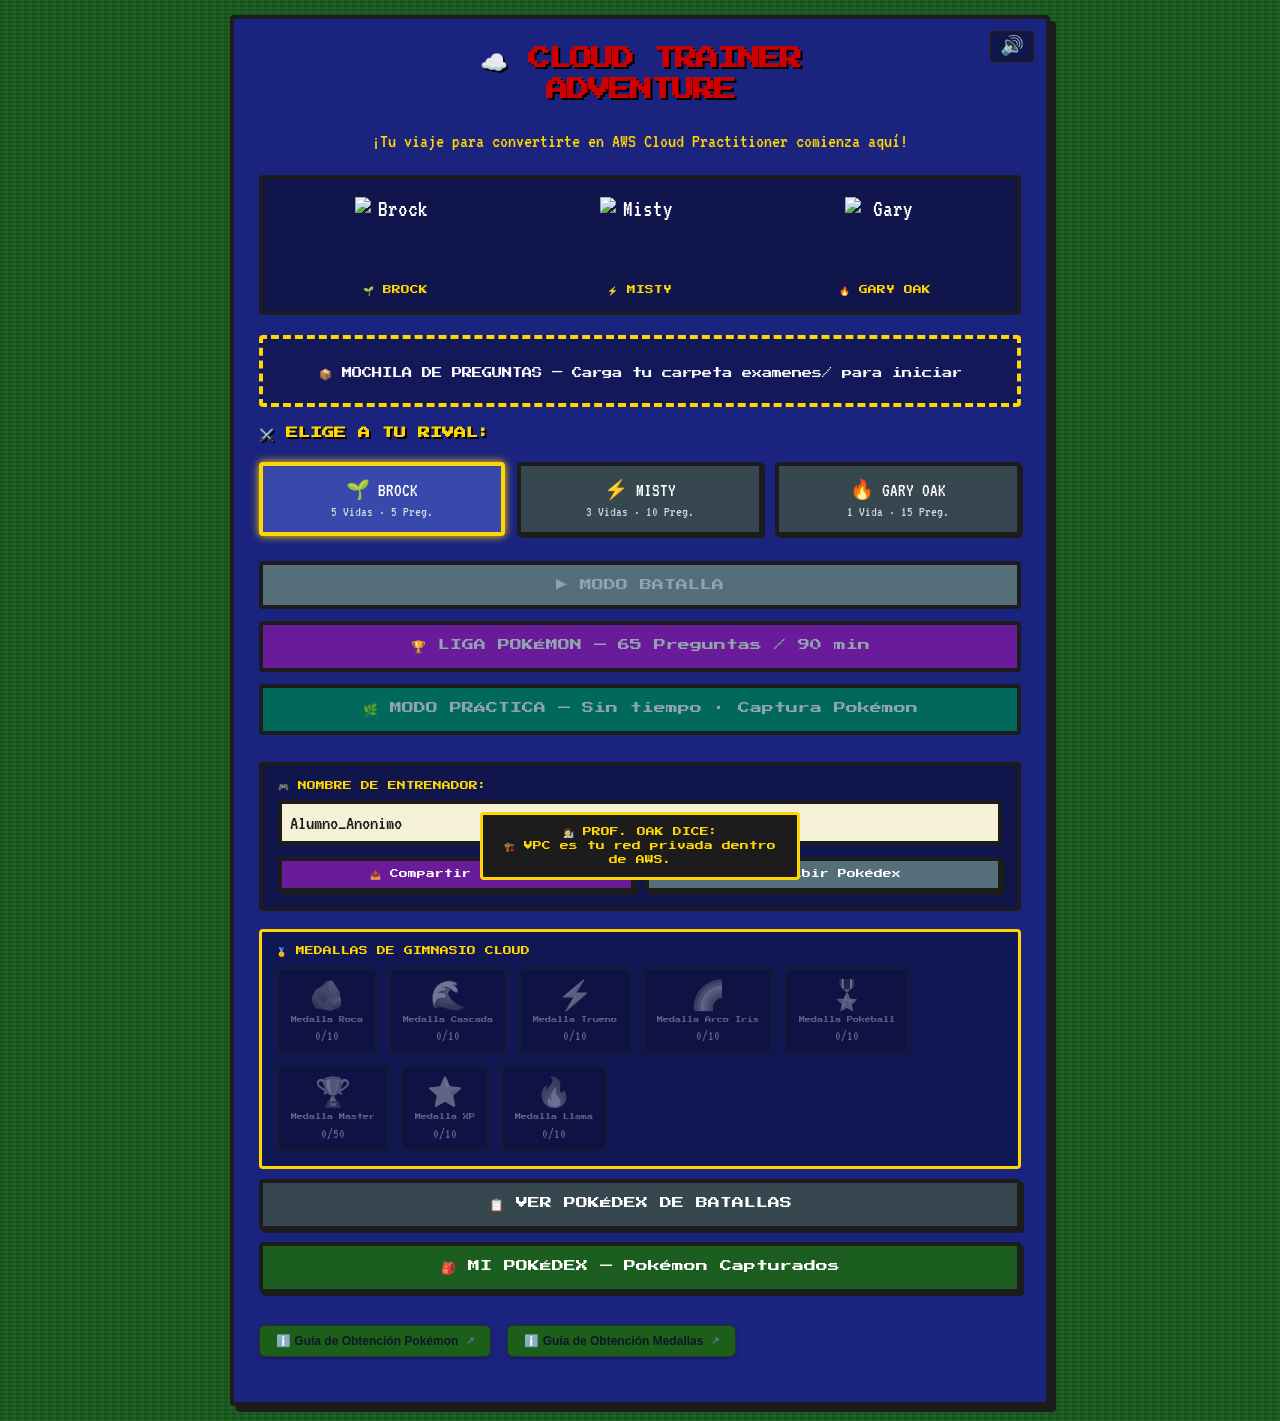
==== index (1).html @ b0e6e0e6 "mapa modo preguntas" ====
<!DOCTYPE html>
<html lang="es">
<head>
    <meta charset="UTF-8">
    <meta name="viewport" content="width=device-width, initial-scale=1.0">
    <title>Cloud Trainer Adventure - AWS Certified Cloud Practitioner</title>
    <link href="https://fonts.googleapis.com/css2?family=Press+Start+2P&family=VT323:wght@400&display=swap" rel="stylesheet">
<style>
:root {
    --poke-red:#CC0000; --poke-dark-red:#990000; --poke-cream:#F5F0D8;
    --poke-navy:#1A237E; --poke-sky:#3949AB; --poke-yellow:#FFD600;
    --poke-green:#2E7D32; --poke-gray:#37474F; --poke-text:#1C1C1C;
    --poke-white:#FAFAFA; --text-muted:#B0BEC5; --purple:#6A1B9A;
}
*{ box-sizing:border-box; margin:0; padding:0; }
body {
    background-color:#1B5E20;
    background-image:repeating-linear-gradient(0deg,transparent,transparent 2px,rgba(0,0,0,.15) 2px,rgba(0,0,0,.15) 4px),
    repeating-linear-gradient(90deg,transparent,transparent 4px,rgba(255,255,255,.03) 4px,rgba(255,255,255,.03) 8px);
    color:var(--poke-white); font-family:'VT323',monospace; font-size:24px;
    display:flex; justify-content:center; align-items:flex-start;
    min-height:100vh; padding:15px; image-rendering:pixelated;
}
.container {
    width:100%; max-width:820px; background-color:var(--poke-navy);
    border:4px solid #1C1C1C; box-shadow:6px 6px 0px #1C1C1C;
    border-radius:4px; padding:25px; position:relative;
}
.hidden{ display:none !important; }
h1,h2,.pixel-heading{ font-family:'Press Start 2P',monospace; text-align:center; margin-bottom:20px; text-shadow:2px 2px 0 #000; }
h1{ font-size:1.4rem; color:var(--poke-red); letter-spacing:-1px; line-height:1.4; }
h2{ font-size:.9rem; color:var(--poke-yellow); margin-top:15px; }
p{ color:var(--poke-white); margin-bottom:15px; line-height:1.4; }

/* ── BACK BUTTON ── */
.back-btn {
    display:inline-flex; align-items:center; gap:6px;
    background:rgba(0,0,0,.4); border:2px solid var(--poke-yellow);
    border-radius:4px; color:var(--poke-yellow);
    font-family:'Press Start 2P',monospace; font-size:.5rem;
    padding:7px 12px; cursor:pointer; margin-bottom:18px;
}
.back-btn:hover{ background:rgba(255,214,0,.15); }

/* ── TRAINER SPRITES ── */
.trainer-sprites-container {
    display:flex; justify-content:space-around; align-items:flex-end;
    margin:20px 0; background:rgba(0,0,0,.4); border:4px solid #1C1C1C;
    border-radius:4px; padding:15px 10px; min-height:140px;
}
.sprite-box{ display:flex; flex-direction:column; align-items:center; text-align:center; width:30%; }
.sprite-img{ width:80px; height:80px; image-rendering:pixelated; margin-bottom:8px; object-fit:contain; }
.sprite-name{ font-family:'Press Start 2P',monospace; font-size:.55rem; color:var(--poke-yellow); }

/* ── FILE INPUT ── */
.file-input-container {
    border:4px dashed var(--poke-yellow); background-color:rgba(0,0,0,.3);
    padding:20px; text-align:center; border-radius:4px; cursor:pointer;
    margin-bottom:20px; transition:transform .1s;
}
.file-input-container:hover{ transform:scale(1.01); }
.file-input-container input{ display:none; }

.difficulty-container{ display:grid; grid-template-columns:repeat(3,1fr); gap:12px; margin-bottom:25px; }
.btn-diff {
    background-color:#37474F; border:4px solid #1C1C1C; box-shadow:2px 2px 0 #1C1C1C;
    color:white; padding:12px 4px; border-radius:4px; cursor:pointer;
    font-family:'VT323',monospace; font-size:1.2rem; transition:all .2s;
}
.btn-diff small{ font-size:.9rem; color:#CFD8DC; }
.btn-diff.selected{ border-color:var(--poke-yellow); background-color:var(--poke-sky); box-shadow:0 0 8px var(--poke-yellow); }

/* ── MAIN BUTTONS ── */
.btn-main {
    width:100%; font-family:'Press Start 2P',monospace; font-size:.75rem;
    background-color:var(--poke-sky); color:white; border:4px solid #1C1C1C;
    box-shadow:3px 3px 0 #1C1C1C; padding:14px; border-radius:4px;
    cursor:pointer; margin-bottom:12px; text-align:center; position:relative;
}
.btn-main::before{ content:'▶'; position:absolute; left:15px; opacity:0; color:var(--poke-yellow); }
.btn-main:hover:not(:disabled)::before{ opacity:1; animation:blink .6s infinite; }
.btn-main:disabled{ background-color:#546E7A; color:#90A4AE; cursor:not-allowed; box-shadow:none; }
.btn-main.btn-exam{ background-color:var(--purple); }
.btn-main.btn-practice{ background-color:#00695C; }

/* ── HUD ── */
.hud {
    display:flex; justify-content:space-between; align-items:center;
    margin-bottom:12px; font-family:'Press Start 2P',monospace; font-size:.65rem;
    background:#37474F; border:4px solid #1C1C1C; padding:12px; border-radius:4px;
}
.timer-bar-container{ width:100%; height:14px; background-color:#1C1C1C; border-radius:2px; margin-bottom:12px; padding:2px; }
.timer-bar{ height:100%; width:100%; background-color:var(--poke-green); transition:width 1s linear, background-color .5s; }

/* ── XP BAR ── */
.xp-bar-wrap{ width:100%; margin-bottom:10px; }
.xp-bar-label{ display:flex; justify-content:space-between; font-family:'Press Start 2P',monospace; font-size:.5rem; color:var(--poke-yellow); margin-bottom:3px; }
.xp-bar-track{ width:100%; height:10px; background:#1C1C1C; border:2px solid #1C1C1C; border-radius:2px; overflow:hidden; }
.xp-bar-fill{ height:100%; background:linear-gradient(90deg,#FFD600 0%,#FF6F00 100%); width:0%; transition:width .6s ease; }

/* ── STREAK ── */
#streak-display{ text-align:center; font-family:'Press Start 2P',monospace; font-size:.6rem; color:var(--poke-yellow); min-height:22px; margin-bottom:4px; transition:all .2s; }
#streak-display.fire{ animation:comboFlash .5s ease forwards; color:#FF6D00; }

/* ── QUESTION BOX ── */
#question-text {
    background-color:var(--poke-cream); color:var(--poke-text);
    border:4px double #1C1C1C; box-shadow:4px 4px 0 #1C1C1C;
    border-radius:4px; padding:22px; font-family:'VT323',monospace;
    font-size:1.55rem; line-height:1.5; letter-spacing:.5px; min-height:120px;
    margin-bottom:22px; position:relative; white-space:pre-wrap; word-break:break-word; overflow-wrap:break-word;
}
#question-text::after{ content:none; }
.tw-cursor{ color:var(--poke-gray); animation:blink .6s infinite; font-size:.9em; }

/* ── OPTIONS ── */
.options-grid{ display:flex; flex-direction:column; gap:12px; margin-top:15px; }
.option-btn {
    background-color:rgba(0,0,0,.4); border:4px solid #1C1C1C; box-shadow:2px 2px 0 #1C1C1C;
    color:var(--poke-white); padding:14px 16px; border-radius:4px; text-align:left;
    font-family:'VT323',monospace; font-size:1.3rem; line-height:1.3;
    cursor:pointer; position:relative; padding-left:35px; word-break:break-word;
}
.option-btn::before{ content:'▶'; position:absolute; left:12px; top:16px; color:var(--poke-yellow); opacity:0; }
.option-btn:hover:not(:disabled){ border-color:var(--poke-yellow); background-color:#37474F; }
.option-btn:hover:not(:disabled)::before{ opacity:1; }
.option-btn.selected-state{ border-color:var(--poke-yellow); background-color:var(--poke-sky); }
.option-btn.correct{ background-color:var(--poke-green) !important; border-color:#1C1C1C !important; color:white !important; animation:bounce .4s ease 2; }
.option-btn.incorrect{ background-color:var(--poke-red) !important; border-color:#1C1C1C !important; color:white !important; animation:shake .3s ease; }

/* ── EXPLANATION ── */
.explanation-box{ margin-top:20px; padding:15px; background-color:var(--poke-cream); color:var(--poke-text); border:4px solid #1C1C1C; border-radius:4px; font-size:1.3rem; line-height:1.5; }
.explanation-box strong{ font-family:'Press Start 2P',monospace; font-size:.65rem; color:var(--poke-dark-red); display:block; margin-bottom:8px; }
#explanation-text{ color:var(--poke-text); white-space:pre-wrap; word-break:break-word; overflow-wrap:break-word; margin:5px 0 0 0; }
.lore-pill{ display:block; background:var(--poke-navy); color:var(--poke-yellow); border:2px solid #1C1C1C; border-radius:4px; padding:8px 12px; margin-bottom:10px; font-size:1.2rem; line-height:1.4; }

/* ── MULTI INDICATOR ── */
.multi-indicator{ display:block; background-color:var(--poke-yellow); color:#1C1C1C; padding:6px; border:2px solid #1C1C1C; font-family:'Press Start 2P',monospace; font-size:.55rem; text-align:center; border-radius:2px; margin-bottom:12px; }
.navigation-grid{ display:flex; gap:15px; margin-top:20px; }

/* ── STATS TABLE ── */
.stats-wrapper{ max-height:380px; overflow-y:auto; border:4px solid #1C1C1C; border-radius:4px; margin-bottom:20px; background:rgba(0,0,0,.5); }
.stats-table{ width:100%; border-collapse:collapse; text-align:left; font-size:1.1rem; }
.stats-table th{ background-color:#37474F; font-family:'Press Start 2P',monospace; font-size:.55rem; color:var(--poke-yellow); padding:12px; position:sticky; top:0; z-index:5; border-bottom:4px solid #1C1C1C; }
.stats-table td{ padding:10px; border-bottom:2px solid #1C1C1C; }

/* ── RESULTS ── */
.results-score{ font-family:'Press Start 2P',monospace; font-size:2rem; text-align:center; color:var(--poke-yellow); margin:20px 0; }
.percentage-badge{ font-family:'Press Start 2P',monospace; font-size:1rem; text-align:center; color:var(--poke-white); margin-bottom:25px; }
.stars-row{ display:flex; justify-content:center; gap:8px; margin:10px 0 20px; }
.star-icon{ font-size:2rem; opacity:0; animation:starPop .4s ease forwards; }

/* ── HINT ── */
#hint-btn{ background:rgba(0,0,0,.3); border:3px solid var(--poke-yellow); border-radius:4px; color:var(--poke-yellow); font-family:'Press Start 2P',monospace; font-size:.5rem; padding:7px 12px; cursor:pointer; margin-bottom:8px; display:inline-block; }
#hint-btn:disabled{ border-color:#546E7A; color:#546E7A; cursor:not-allowed; }
#hint-box{ background:rgba(255,214,0,.12); border:2px dashed var(--poke-yellow); border-radius:4px; padding:10px 14px; font-size:1.2rem; color:var(--poke-yellow); margin-bottom:10px; line-height:1.4; }

/* ── SOUND BTN ── */
#sound-toggle{ position:absolute; top:12px; right:12px; background:rgba(0,0,0,.4); border:2px solid #1C1C1C; border-radius:4px; color:var(--poke-yellow); font-size:1.2rem; cursor:pointer; padding:4px 8px; line-height:1; font-family:'VT323',monospace; }

/* ── TOAST ── */
#toast-container{ position:fixed; bottom:20px; left:50%; transform:translateX(-50%); z-index:9998; display:flex; flex-direction:column; align-items:center; gap:8px; pointer-events:none; }
.toast{ background:#1C1C1C; color:var(--poke-yellow); border:3px solid var(--poke-yellow); border-radius:4px; padding:10px 20px; font-family:'Press Start 2P',monospace; font-size:.55rem; text-align:center; animation:toastIn .3s ease forwards; line-height:1.6; max-width:320px; white-space:pre-line; }
.toast.hide{ animation:toastOut .3s ease forwards; }

/* ── MEDALS ── */
.medals-section{ margin-top:18px; padding:14px; background:rgba(0,0,0,.35); border:3px solid var(--poke-yellow); border-radius:4px; }
.medals-title{ font-family:'Press Start 2P',monospace; font-size:.55rem; color:var(--poke-yellow); margin-bottom:10px; display:block; }
.medals-grid{ display:flex; flex-wrap:wrap; gap:10px; }
.medal-badge {
    display:flex; flex-direction:column; align-items:center; gap:4px;
    background:rgba(0,0,0,.4); border:3px solid #1C1C1C; border-radius:4px;
    padding:8px 12px; min-width:80px; text-align:center;
}
.medal-badge.earned{ border-color:var(--poke-yellow); box-shadow:0 0 8px var(--poke-yellow); }
.medal-badge.locked{ opacity:.4; filter:grayscale(1); }
.medal-icon{ font-size:1.8rem; }
.medal-name{ font-family:'Press Start 2P',monospace; font-size:.38rem; color:var(--poke-yellow); line-height:1.4; }
.medal-count{ font-size:.9rem; color:#CFD8DC; }
@keyframes medalEarned{ 0%{transform:scale(0) rotate(-10deg);opacity:0} 60%{transform:scale(1.2) rotate(5deg);opacity:1} 100%{transform:scale(1) rotate(0);opacity:1} }
.medal-badge.just-earned{ animation:medalEarned .6s ease forwards; }

/* ── POKÉMON SALVAJE (MODO PRÁCTICA) ── */
.wild-encounter-overlay {
    position:fixed; inset:0; background:rgba(0,0,0,.85); z-index:8000;
    display:flex; align-items:center; justify-content:center; padding:20px;
}
.wild-encounter-box {
    background:var(--poke-navy); border:4px solid var(--poke-yellow);
    box-shadow:6px 6px 0 #1C1C1C; border-radius:4px; padding:25px;
    max-width:480px; width:100%; text-align:center; position:relative;
}
.wild-pokemon-sprite {
    width:140px; height:140px; image-rendering:pixelated; object-fit:contain;
    margin:10px auto; display:block;
    animation:pokeBounce 1s ease infinite;
}
@keyframes pokeBounce{ 0%,100%{transform:translateY(0)} 50%{transform:translateY(-8px)} }
@keyframes pokeShake{ 0%,100%{transform:translateX(0)} 25%{transform:translateX(-6px)} 75%{transform:translateX(6px)} }
.pokeball-throw{ animation:pokeShake .4s ease; }
.capture-bar-wrap{ width:100%; margin:12px 0; }
.capture-bar-track{ width:100%; height:16px; background:#1C1C1C; border:3px solid #1C1C1C; border-radius:2px; overflow:hidden; }
.capture-bar-fill{ height:100%; background:linear-gradient(90deg,#CC0000 0%,#FFD600 50%,#2E7D32 100%); transition:width .5s ease; }
.pokemon-name{ font-family:'Press Start 2P',monospace; font-size:.8rem; color:var(--poke-yellow); margin:8px 0; }
.pokemon-type-badge{ display:inline-block; background:var(--poke-sky); border:2px solid #1C1C1C; border-radius:3px; padding:2px 8px; font-family:'Press Start 2P',monospace; font-size:.42rem; margin:2px; }

/* ── POKÉDEX PERSONAL (CAPTURADOS) ── */
#pokedex-screen .pokemon-collection{ display:flex; flex-wrap:wrap; gap:10px; margin-bottom:20px; }
.pokemon-card{ background:rgba(0,0,0,.4); border:3px solid #1C1C1C; border-radius:4px; padding:10px; text-align:center; width:90px; cursor:pointer; transition:transform .1s; }
.pokemon-card:hover{ transform:scale(1.05); border-color:var(--poke-yellow); }
.pokemon-card img{ width:64px; height:64px; image-rendering:pixelated; object-fit:contain; }
.pokemon-card .poke-num{ font-family:'Press Start 2P',monospace; font-size:.38rem; color:#CFD8DC; }
.pokemon-card .poke-name{ font-family:'Press Start 2P',monospace; font-size:.4rem; color:var(--poke-yellow); margin-top:3px; }
.pokemon-card.empty{ opacity:.3; filter:grayscale(1); }

/* PRÁCTICA HUD special */
.practice-progress{ font-family:'Press Start 2P',monospace; font-size:.55rem; text-align:center; margin-bottom:10px; color:var(--poke-yellow); }

/* ── ANIMATIONS ── */
@keyframes blink{ 0%,100%{opacity:1} 50%{opacity:0} }
@keyframes shake{ 0%,100%{transform:translateX(0)} 25%{transform:translateX(-8px)} 75%{transform:translateX(8px)} }
@keyframes bounce{ 0%,100%{transform:translateY(0)} 50%{transform:translateY(-10px)} }
@keyframes comboFlash{ 0%{background:var(--poke-yellow);color:#1C1C1C;transform:scale(1.05)} 100%{background:transparent;color:var(--poke-white);transform:scale(1)} }
@keyframes toastIn{ from{transform:translateY(80px);opacity:0} to{transform:translateY(0);opacity:1} }
@keyframes toastOut{ from{transform:translateY(0);opacity:1} to{transform:translateY(80px);opacity:0} }
@keyframes starPop{ 0%{transform:scale(0) rotate(-20deg);opacity:0} 60%{transform:scale(1.3) rotate(5deg);opacity:1} 100%{transform:scale(1) rotate(0);opacity:1} }
@keyframes flashWhite{ 0%,100%{filter:none} 50%{filter:brightness(5) invert(1)} }
</style>
</head>
<body>
<div id="transition-overlay" style="display:none;position:fixed;inset:0;background:#000;z-index:9999;opacity:0;transition:opacity .25s ease;"></div>
<div id="toast-container"></div>

<div id="wild-overlay" class="wild-encounter-overlay hidden">
  <div class="wild-encounter-box">
    <div id="wild-flee-msg" class="hidden" style="font-family:'Press Start 2P',monospace;font-size:.6rem;color:var(--poke-red);margin-bottom:10px;"></div>
    <div class="pokemon-name" id="wild-title">¡Un Pokémon salvaje apareció!</div>
    <img id="wild-sprite" class="wild-pokemon-sprite" src="" alt="Pokemon">
    <div class="pokemon-name" id="wild-name">???</div>
    <div id="wild-types" style="margin-bottom:10px;"></div>
    <div style="font-family:'Press Start 2P',monospace;font-size:.5rem;color:#CFD8DC;margin-bottom:6px;">PROGRESO DE CAPTURA</div>
    <div class="capture-bar-wrap">
      <div class="capture-bar-track"><div class="capture-bar-fill" id="capture-bar" style="width:0%"></div></div>
    </div>
    <div id="capture-count" style="font-family:'Press Start 2P',monospace;font-size:.6rem;color:var(--poke-yellow);margin-bottom:16px;">0 / 10 respuestas correctas</div>
    <div id="wild-flavor" style="font-size:1.2rem;color:#CFD8DC;margin-bottom:16px;line-height:1.4;"></div>
    <button class="btn-main" style="margin-bottom:8px;" onclick="closeWildOverlay()">⚔️ ¡SEGUIR ENTRENANDO!</button>
    <button class="btn-main" style="background:#37474F;font-size:.55rem;" onclick="fleeFromBattle()">🏃 HUIR</button>
  </div>
</div>

<div class="container">
<button id="sound-toggle" onclick="toggleSound()" title="Sonido">🔊</button>

<div id="setup-screen">
  <h1>☁️ CLOUD TRAINER<br>ADVENTURE</h1>
  <p style="text-align:center;font-size:1.25rem;color:var(--poke-yellow);">¡Tu viaje para convertirte en AWS Cloud Practitioner comienza aquí!</p>
  <div class="trainer-sprites-container">
    <div class="sprite-box">
      <img class="sprite-img" src="https://static.fandomspot.com/images/01/61436/03-gym-leader-brock-pokemon-radical-red-screenshot.png" alt="Brock">
      <span class="sprite-name">🌱 BROCK</span>
    </div>
    <div class="sprite-box">
      <img class="sprite-img" src="https://wallpapers.com/images/thumbnail/misty-pokemon-sprite-classic-v1ir2jq8mj1gsnqc-2.webp" alt="Misty">
      <span class="sprite-name">⚡ MISTY</span>
    </div>
    <div class="sprite-box">
      <img class="sprite-img" src="https://www.spriters-resource.com/media/asset_icons/4/3706.png?updated=1755472417" alt="Gary">
      <span class="sprite-name">🔥 GARY OAK</span>
    </div>
  </div>
  <div class="file-input-container" onclick="document.getElementById('folder-input').click()">
    <span id="upload-text" style="font-family:'Press Start 2P',monospace;font-size:.65rem;">📦 MOCHILA DE PREGUNTAS — Carga tu carpeta examenes/ para iniciar</span>
    <input type="file" id="folder-input" webkitdirectory directory multiple>
  </div>
  <div id="status-loaded" class="hidden" style="color:#FFF;background:var(--poke-green);border:4px solid #1C1C1C;padding:10px;text-align:center;margin-bottom:20px;border-radius:4px;"></div>
  <h2 class="pixel-heading" style="font-size:.75rem;text-align:left;">⚔️ ELIGE A TU RIVAL:</h2>
  <div class="difficulty-container">
    <button class="btn-diff selected" onclick="selectDifficulty('easy',this)">🌱 BROCK<br><small>5 Vidas · 5 Preg.</small></button> <button class="btn-diff" onclick="selectDifficulty('medium',this)">⚡ MISTY<br><small>3 Vidas · 10 Preg.</small></button> <button class="btn-diff" onclick="selectDifficulty('hard',this)">🔥 GARY OAK<br><small>1 Vida · 15 Preg.</small></button>
  </div>
  <button id="start-btn" class="btn-main" disabled onclick="handleScreenTransition(()=>startGame('trivia'))">▶ MODO BATALLA</button>
  <button id="error-quiz-btn" class="btn-main hidden" style="background-color:var(--poke-red);" disabled onclick="handleScreenTransition(()=>startGame('errors'))">💀 REVANCHA — Pokémon Debilitados (0 disponibles)</button>
  <button id="exam-start-btn" class="btn-main btn-exam" disabled onclick="handleScreenTransition(()=>startGame('exam'))">🏆 LIGA POKÉMON — 65 Preguntas / 90 min</button>
  <button id="practice-start-btn" class="btn-main btn-practice" disabled onclick="handleScreenTransition(()=>startGame('practice'))">🌿 MODO PRÁCTICA — Sin tiempo · Captura Pokémon</button>
  <div style="margin:15px 0;padding:15px;background:rgba(0,0,0,.4);border:4px solid #1C1C1C;border-radius:4px;text-align:left;">
    <label style="display:block;margin-bottom:8px;font-family:'Press Start 2P',monospace;font-size:.55rem;color:var(--poke-yellow);">🎮 NOMBRE DE ENTRENADOR:</label>
    <input type="text" id="username-input" style="width:100%;background:var(--poke-cream);color:var(--poke-text);border:4px solid #1C1C1C;border-radius:4px;padding:8px;font-family:'VT323',monospace;font-size:1.3rem;margin-bottom:12px;" placeholder="Ash_Ketchum" value="Alumno_Anonimo">
    <div style="display:grid;grid-template-columns:1fr 1fr;gap:10px;">
    <button class="btn-main" style="background-color:var(--purple);margin-bottom:0;padding:8px;font-size:.55rem;" onclick="exportMyNotes()">📤 Compartir Pokédex</button>
    <button class="btn-main" style="background-color:#546E7A;margin-bottom:0;padding:8px;font-size:.55rem;" onclick="document.getElementById('import-folder-input').click()">📥 Recibir Pokédex</button>
    <input type="file" id="import-folder-input" accept=".json" style="display:none;" onchange="importNotesFromFolder(event)">
</div>
  </div>
  <div class="medals-section">
    <span class="medals-title">🏅 MEDALLAS DE GIMNASIO CLOUD</span>
    <div class="medals-grid" id="medals-grid"></div>
  </div>
  <button id="view-stats-btn" class="btn-main" style="background-color:#37474F;margin-top:10px;" onclick="handleScreenTransition(showStatsPanel)">📋 VER POKÉDEX DE BATALLAS</button>
  <button class="btn-main" style="background-color:#1B5E20;margin-top:0;" onclick="handleScreenTransition(showPokedexScreen)">🎒 MI POKÉDEX — Pokémon Capturados</button>
</div>

<div id="game-screen" class="hidden">
  <button class="back-btn" onclick="confirmQuitGame()">◀ PUEBLO PALETA</button>

  <!-- ── MAPA INLINE (tablet/mobile, solo Liga Pokémon) ── -->
  <button id="exam-map-toggle-btn" style="display:none;" onclick="ExamMap.toggleInline()">🗺️ MAPA DE RUTA — VER PREGUNTAS ▼</button>
  <div id="exam-map-inline" class="hidden">
    <div class="exam-map-title">🏆 MAPA DE LA LIGA</div>
    <div class="exam-map-summary" id="exam-map-summary-inline">
      <span><span class="map-count-val" id="map-answered-count-il">0</span>RESP.</span>
      <span><span class="map-count-val" id="map-remaining-count-il">0</span>REST.</span>
      <span><span class="map-count-val" id="map-current-num-il">0</span>ACTUAL</span>
    </div>
    <div class="exam-map-grid exam-map-inline-grid" id="exam-map-grid-inline"></div>
  </div>

  <div class="hud">
    <div id="hud-mode-text">BATALLA: <span id="hud-progress">0/0</span></div>
    <div><span id="hud-lives-label">HP:</span> <span id="hud-lives">❤️</span></div>
    <div>TIEMPO: <span id="hud-time">0s</span></div>
  </div>
  <div id="timer-bar-container" class="timer-bar-container"><div id="timer-bar" class="timer-bar"></div></div>
  <div class="xp-bar-wrap">
    <div class="xp-bar-label"><span>⭐ XP</span><span id="xp-label">0 / 100 XP — Lv.1</span></div>
    <div class="xp-bar-track"><div class="xp-bar-fill" id="xp-bar-fill"></div></div>
  </div>
  <div id="streak-display"></div>
  <div id="practice-progress-bar" class="practice-progress hidden"></div>
  <div id="badge-container"></div>
  <div id="hint-area">
    <button id="hint-btn" onclick="useHint()">🔍 PISTA (-10 XP)</button>
    <div id="hint-box" class="hidden"></div>
  </div>
  <h3 id="question-text">Aquí va la pregunta</h3>
  <div id="options-container" class="options-grid"></div>
  <div id="explanation-container" class="explanation-box hidden">
    <strong>🧑‍🔬 PROF. OAK DICE:</strong>
    <p id="explanation-text"></p>
  </div>
  <div id="notes-container" class="hidden" style="margin-top:15px;padding:15px;background-color:rgba(0,0,0,.3);border:4px solid var(--purple);border-radius:4px;">
    <strong style="color:var(--poke-yellow);display:block;margin-bottom:8px;font-family:'Press Start 2P',monospace;font-size:.55rem;">📓 POKÉDEX — Entrada Personal</strong>
    <div id="note-display-mode">
      <p id="note-text-display" style="color:var(--poke-white);margin-bottom:10px;font-style:italic;white-space:pre-line;">Sin tácticas registradas.</p>
      <button class="btn-main" style="background-color:var(--purple);padding:8px;font-size:.55rem;width:auto;margin-bottom:0;" onclick="toggleNoteEdit(true)">Editar Anotación</button>
    </div>
    <div id="note-edit-mode" class="hidden">
      <textarea id="note-textarea" rows="3" style="width:100%;background:var(--poke-cream);color:var(--poke-text);border:4px solid #1C1C1C;border-radius:4px;padding:10px;font-family:inherit;font-size:1.2rem;resize:vertical;margin-bottom:10px;" placeholder="Escribe tu táctica secreta..."></textarea>
      <div style="display:flex;gap:10px;">
        <button class="btn-main" style="background-color:var(--poke-green);padding:8px;font-size:.55rem;width:auto;margin-bottom:0;" onclick="saveQuestionNote()">💾 REGISTRAR</button>
        <button class="btn-main" style="background-color:var(--poke-red);padding:8px;font-size:.55rem;width:auto;margin-bottom:0;" onclick="toggleNoteEdit(false)">✖ HUIR</button>
      </div>
    </div>
  </div>
  <div class="navigation-grid">
    <button id="prev-btn" class="btn-main hidden" style="background-color:#37474F;" onclick="prevQuestion()">◀ ANTERIOR</button>
    <button id="confirm-btn" class="btn-main hidden" style="background-color:var(--poke-yellow);color:#1C1C1C;" onclick="confirmMultiAnswer()">⚡ ¡USAR MOVIMIENTO!</button>
    <button id="next-btn" class="btn-main hidden" onclick="nextQuestion()">SIGUIENTE BATALLA ▶</button>
  </div>
</div>

<div id="stats-screen" class="hidden">
  <button class="back-btn" onclick="handleScreenTransition(closeStatsPanel)">◀ PUEBLO PALETA</button>
  <h2>POKÉDEX DE BATALLAS</h2>
  <p style="text-align:center;color:var(--poke-yellow);">Tus debilidades ordenadas de menor a mayor efectividad.</p>
  <p style="text-align:center;font-family:'Press Start 2P',monospace;font-size:.6rem;color:#FFF;margin-bottom:15px;">Total Analizados: <span id="total-distinct-count" style="color:var(--poke-yellow);">0</span></p>
  <div class="stats-wrapper">
    <table class="stats-table">
      <thead><tr><th>Mazo</th><th>Nº</th><th>Pregunta</th><th style="text-align:center;">👍</th><th style="text-align:center;">👎</th><th style="text-align:center;">⚡ Poder</th></tr></thead>
      <tbody id="stats-table-body"></tbody>
    </table>
  </div>
  <button class="btn-main" style="background-color:var(--poke-red);font-size:.55rem;" onclick="clearLocalStorageStats()">🗑️ Resetear Datos Pokédex</button>
</div>
<!-- Contenedor de Navegación -->
<div style="display: flex; gap: 16px; margin: 20px 0; flex-wrap: wrap;">
  <!-- Botón 1: Guía Pokémon -->
  <a href="guia-pokemon.html" target="_blank" rel="noopener noreferrer" 
     style="background-color: #1b5f19 !important; color: #0f172a !important; text-decoration: none !important; padding: 8px 16px; font-size: 12px; font-weight: bold; font-family: sans-serif; border-radius: 6px; border: 1px solid #2c2e30; display: inline-flex; align-items: center; gap: 8px; box-shadow: 0 2px 4px rgba(0,0,0,0.2);">
    ℹ️ Guía de Obtención Pokémon 
    <span style="color: #64748b; font-size: 10px; text-decoration: none !important;">↗</span>
  </a>

  <!-- Botón 2: Guía Medallas -->
  <a href="guia-medallas.html" target="_blank" rel="noopener noreferrer" 
     style="background-color: #1b5f19 !important; color: #0f172a !important; text-decoration: none !important; padding: 8px 16px; font-size: 12px; font-weight: bold; font-family: sans-serif; border-radius: 6px; border: 1px solid #2c2e30; display: inline-flex; align-items: center; gap: 8px; box-shadow: 0 2px 4px rgba(0,0,0,0.2);">
    ℹ️ Guía de Obtención Medallas 
    <span style="color: #64748b; font-size: 10px; text-decoration: none !important;">↗</span>
  </a>

</div>


<div id="pokedex-screen" class="hidden">
  <button class="back-btn" onclick="handleScreenTransition(closePokedexScreen)">◀ PUEBLO PALETA</button>
  <h2>🎒 MI POKÉDEX</h2>
  <p style="text-align:center;color:var(--poke-yellow);font-family:'Press Start 2P',monospace;font-size:.55rem;" id="pokedex-count-label">0 / 151 capturados</p>
  <div class="pokemon-collection" id="pokemon-collection"></div>
</div>

<div id="results-screen" class="hidden">
  <h2>FIN DE LA AVENTURA</h2>
  <div id="results-message" style="text-align:center;font-size:1.4rem;margin-bottom:15px;"></div>
  <div class="stars-row" id="stars-row"></div>
  <div id="results-score" class="results-score">0/0</div>
  <div id="results-percentage" class="percentage-badge">0%</div>
  <div id="results-medal-earned" class="hidden" style="text-align:center;margin-bottom:15px;font-family:'Press Start 2P',monospace;font-size:.6rem;color:var(--poke-yellow);"></div>
  <button class="btn-main" onclick="handleScreenTransition(resetGame)">🔁 ¡REVANCHA!</button>
  <button class="btn-main" style="background:#37474F;" onclick="handleScreenTransition(showStatsPanel)">📋 Ver Pokédex de Batallas</button>
</div>

<!-- ── MAPA FLOTANTE LATERAL — FUERA del .container para position:fixed correcto ── -->
<div id="exam-question-map" style="display:none;">
  <div class="exam-map-title">🏆 LIGA POKÉMON<br>MAPA DE RUTA</div>
  <div class="exam-map-summary" id="exam-map-summary-side">
    <span><span class="map-count-val" id="map-answered-count">0</span>RESP.</span>
    <span><span class="map-count-val" id="map-remaining-count">0</span>REST.</span>
    <span><span class="map-count-val" id="map-current-num">1</span>ACTUAL</span>
  </div>
  <div class="exam-map-grid" id="exam-map-grid-side"></div>
</div>

<script src="app.js"></script>
</body>
</html>
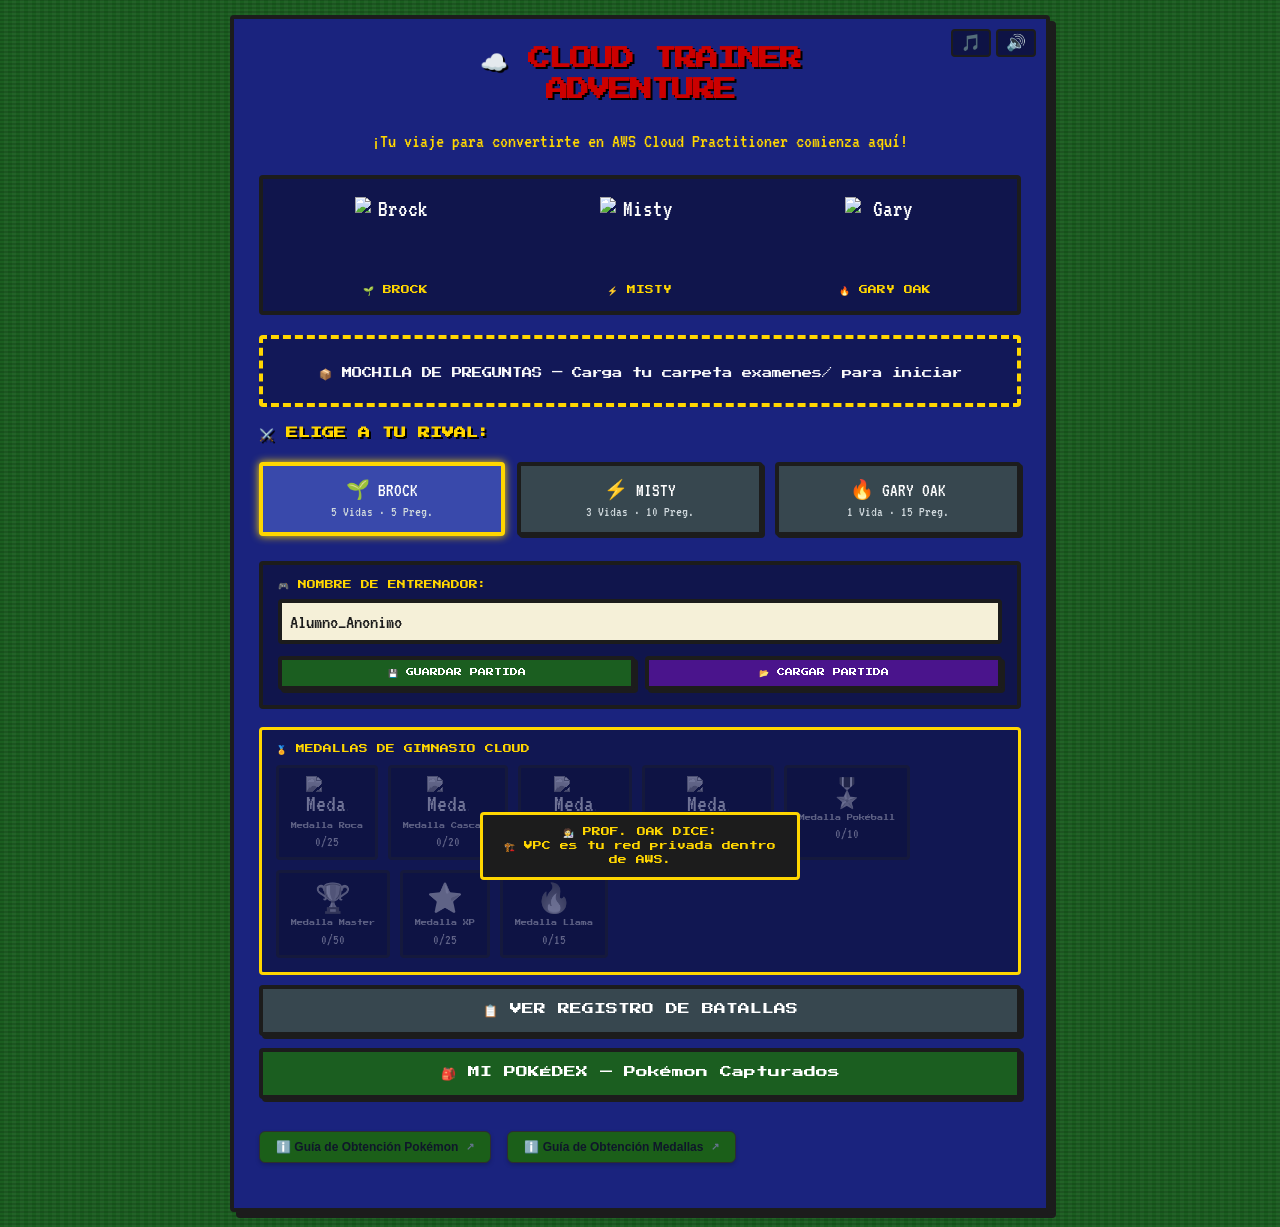
==== commit 466cacac: "subiendo cambios de ricardo" ====
--- a/index (1).html
+++ b/index (1).html
@@ -156,7 +156,20 @@
 #hint-box{ background:rgba(255,214,0,.12); border:2px dashed var(--poke-yellow); border-radius:4px; padding:10px 14px; font-size:1.2rem; color:var(--poke-yellow); margin-bottom:10px; line-height:1.4; }
 
 /* ── SOUND BTN ── */
-#sound-toggle{ position:absolute; top:12px; right:12px; background:rgba(0,0,0,.4); border:2px solid #1C1C1C; border-radius:4px; color:var(--poke-yellow); font-size:1.2rem; cursor:pointer; padding:4px 8px; line-height:1; font-family:'VT323',monospace; }
+/* ── AUDIO CONTROLS (dual: música + sfx) ── */
+#audio-controls{
+    position:absolute; top:10px; right:10px;
+    display:flex; gap:5px; z-index:10;
+}
+#audio-controls button{
+    background:rgba(0,0,0,.45); border:2px solid #1C1C1C; border-radius:4px;
+    color:var(--poke-yellow); font-size:1rem; cursor:pointer;
+    padding:4px 8px; line-height:1; font-family:'VT323',monospace;
+    transition:border-color .15s, opacity .15s;
+}
+#audio-controls button.muted{ opacity:.45; border-color:#546E7A; color:#90A4AE; }
+/* Mantener el antiguo #sound-toggle por compatibilidad con app.js */
+#sound-toggle{ display:none; }
 
 /* ── TOAST ── */
 #toast-container{ position:fixed; bottom:20px; left:50%; transform:translateX(-50%); z-index:9998; display:flex; flex-direction:column; align-items:center; gap:8px; pointer-events:none; }
@@ -225,6 +238,56 @@
 @keyframes toastOut{ from{transform:translateY(0);opacity:1} to{transform:translateY(80px);opacity:0} }
 @keyframes starPop{ 0%{transform:scale(0) rotate(-20deg);opacity:0} 60%{transform:scale(1.3) rotate(5deg);opacity:1} 100%{transform:scale(1) rotate(0);opacity:1} }
 @keyframes flashWhite{ 0%,100%{filter:none} 50%{filter:brightness(5) invert(1)} }
+
+/* ══ MINIMAP — Liga Pokémon ══ */
+#exam-minimap{width:100%;margin-bottom:14px;background:rgba(0,0,0,.45);border:3px solid #1C1C1C;border-radius:4px;padding:10px 12px;}
+.minimap-title{font-family:'Press Start 2P',monospace;font-size:.48rem;color:var(--poke-yellow);margin-bottom:8px;display:block;}
+.minimap-grid{display:flex;flex-wrap:wrap;gap:5px;}
+.mq-dot{width:26px;height:26px;border-radius:3px;border:2px solid #1C1C1C;font-family:'Press Start 2P',monospace;font-size:.38rem;display:flex;align-items:center;justify-content:center;cursor:pointer;transition:transform .1s,box-shadow .1s;background:#37474F;color:#CFD8DC;}
+.mq-dot:hover{transform:scale(1.15);box-shadow:0 0 6px var(--poke-yellow);}
+.mq-dot.mq-current{border-color:var(--poke-yellow);background:var(--poke-sky);color:#fff;box-shadow:0 0 8px var(--poke-yellow);}
+.mq-dot.mq-answered{background:#2E7D32;color:#fff;border-color:#1C1C1C;}
+.mq-dot.mq-flagged{background:#E65100;color:#fff;border-color:var(--poke-yellow);}
+.mq-dot.mq-flagged.mq-answered{background:#F57F17;}
+.minimap-legend{display:flex;gap:12px;margin-top:8px;flex-wrap:wrap;}
+.mq-legend-item{display:flex;align-items:center;gap:4px;font-family:'Press Start 2P',monospace;font-size:.38rem;color:#CFD8DC;}
+.mq-legend-dot{width:12px;height:12px;border-radius:2px;border:2px solid #1C1C1C;}
+/* Flag button */
+#flag-btn{background:rgba(0,0,0,.3);border:3px solid #E65100;border-radius:4px;color:#FF8A65;font-family:'Press Start 2P',monospace;font-size:.48rem;padding:6px 11px;cursor:pointer;margin-bottom:8px;display:inline-block;}
+#flag-btn.flagged{background:#E65100;color:#fff;}
+/* Potion button (hint override) */
+#hint-btn img.potion-icon{width:22px;height:22px;image-rendering:pixelated;vertical-align:middle;}
+
+/* ══ MODE CARDS ══ */
+.mode-card{border:4px solid #1C1C1C;border-radius:6px;margin-bottom:16px;overflow:hidden;box-shadow:4px 4px 0 #1C1C1C;transition:transform .15s,box-shadow .15s;}
+.mode-card:hover{transform:translateY(-2px);box-shadow:4px 8px 0 #1C1C1C;}
+.mode-card-battle{background:linear-gradient(135deg,#0D2137 0%,#1a3a5c 100%);border-color:#3949AB;}
+.mode-card-revancha{background:linear-gradient(135deg,#1a0a0a 0%,#3a1010 100%);border-color:var(--poke-red);}
+.mode-card-torneo{background:linear-gradient(135deg,#1a0d2e 0%,#3d1a6b 100%);border-color:#9C27B0;position:relative;overflow:visible;}
+.mode-card-practica{background:linear-gradient(135deg,#0a1f0a 0%,#1a3a1a 100%);border-color:#2E7D32;}
+.mode-card-torneo::before{content:'';position:absolute;inset:-2px;border-radius:8px;background:transparent;box-shadow:0 0 0 0 rgba(156,39,176,0);animation:torneoGlow 2.5s ease infinite;pointer-events:none;z-index:-1;}
+@keyframes torneoGlow{0%,100%{box-shadow:0 0 8px 0 rgba(156,39,176,.3);}50%{box-shadow:0 0 22px 6px rgba(156,39,176,.7),0 0 40px 10px rgba(255,214,0,.15);}}
+.mode-card-header{display:flex;align-items:center;gap:12px;padding:14px 16px 10px;border-bottom:2px solid rgba(255,255,255,.08);}
+.mode-card-icon{font-size:2rem;flex-shrink:0;}
+.mode-card-title{font-family:'Press Start 2P',monospace;font-size:.72rem;color:#fff;text-shadow:1px 1px 0 #000;margin-bottom:4px;}
+.mode-card-sub{font-family:'VT323',monospace;font-size:1.15rem;color:#B0BEC5;}
+.mode-card-badge{margin-left:auto;flex-shrink:0;font-family:'Press Start 2P',monospace;font-size:.42rem;padding:4px 8px;border-radius:3px;border:2px solid currentColor;}
+.badge-easy{color:#81C784;border-color:#81C784;} .badge-medium{color:var(--poke-yellow);border-color:var(--poke-yellow);} .badge-hard{color:#FF8A65;border-color:#FF8A65;} .badge-elite{color:#CE93D8;border-color:#CE93D8;animation:elitePulse 1.8s ease infinite;}
+@keyframes elitePulse{0%,100%{text-shadow:none;}50%{text-shadow:0 0 8px #CE93D8;}}
+.mode-card-body{padding:12px 16px;display:flex;flex-direction:column;gap:8px;}
+.mode-reward-row{display:flex;align-items:flex-start;gap:8px;font-family:'VT323',monospace;font-size:1.15rem;}
+.pill{flex-shrink:0;font-family:'Press Start 2P',monospace;font-size:.38rem;padding:3px 7px;border-radius:3px;border:2px solid currentColor;margin-top:2px;white-space:nowrap;}
+.pill-green{color:#81C784;border-color:#81C784;} .pill-red{color:#EF9A9A;border-color:#EF9A9A;} .pill-gold{color:var(--poke-yellow);border-color:var(--poke-yellow);} .pill-gray{color:#90A4AE;border-color:#546E7A;} .pill-list{color:#CFD8DC;line-height:1.4;}
+.mode-card-diff-row{display:flex;flex-wrap:wrap;gap:6px;margin-top:4px;}
+.diff-chip{font-family:'Press Start 2P',monospace;font-size:.38rem;padding:3px 8px;border-radius:3px;border:2px solid;}
+.diff-easy{color:#81C784;border-color:#81C784;background:rgba(129,199,132,.1);} .diff-medium{color:var(--poke-yellow);border-color:var(--poke-yellow);background:rgba(255,214,0,.08);} .diff-hard{color:#EF9A9A;border-color:#EF9A9A;background:rgba(239,154,154,.1);}
+.mode-torneo-warning{font-family:'Press Start 2P',monospace;font-size:.42rem;color:var(--poke-yellow);background:rgba(255,214,0,.07);border:2px solid rgba(255,214,0,.3);border-radius:3px;padding:7px 10px;margin-top:4px;line-height:1.7;animation:warnBlink 2s ease infinite;}
+@keyframes warnBlink{0%,100%{border-color:rgba(255,214,0,.25);}50%{border-color:var(--poke-yellow);}}
+.btn-battle-mode{background:linear-gradient(90deg,#1565C0 0%,#3949AB 100%)!important;margin-bottom:0!important;border-top:2px solid rgba(255,255,255,.1)!important;border-left:none!important;border-right:none!important;border-bottom:none!important;border-radius:0!important;}
+.btn-torneo-mode{background:linear-gradient(90deg,#6A1B9A 0%,#AB47BC 50%,#6A1B9A 100%)!important;background-size:200%!important;margin-bottom:0!important;border-top:2px solid rgba(255,255,255,.1)!important;border-left:none!important;border-right:none!important;border-bottom:none!important;border-radius:0!important;animation:torneoBtnShimmer 3s linear infinite!important;}
+@keyframes torneoBtnShimmer{0%{background-position:0% 50%;}50%{background-position:100% 50%;}100%{background-position:0% 50%;}}
+/* Medal icon images */
+.medal-icon-img{width:42px;height:42px;image-rendering:pixelated;object-fit:contain;}
 </style>
 </head>
 <body>
@@ -250,7 +313,11 @@
 </div>
 
 <div class="container">
-<button id="sound-toggle" onclick="toggleSound()" title="Sonido">🔊</button>
+<button id="sound-toggle" onclick="toggleSfx()" title="Efectos de sonido" style="display:none;">🔊</button>
+<div id="audio-controls">
+  <button id="music-toggle" onclick="toggleMusic()" title="Música">🎵</button>
+  <button id="sfx-toggle" onclick="toggleSfx()" title="Efectos de sonido">🔊</button>
+</div>
 
 <div id="setup-screen">
   <h1>☁️ CLOUD TRAINER<br>ADVENTURE</h1>
@@ -278,24 +345,127 @@
   <div class="difficulty-container">
     <button class="btn-diff selected" onclick="selectDifficulty('easy',this)">🌱 BROCK<br><small>5 Vidas · 5 Preg.</small></button> <button class="btn-diff" onclick="selectDifficulty('medium',this)">⚡ MISTY<br><small>3 Vidas · 10 Preg.</small></button> <button class="btn-diff" onclick="selectDifficulty('hard',this)">🔥 GARY OAK<br><small>1 Vida · 15 Preg.</small></button>
   </div>
-  <button id="start-btn" class="btn-main" disabled onclick="handleScreenTransition(()=>startGame('trivia'))">▶ MODO BATALLA</button>
-  <button id="error-quiz-btn" class="btn-main hidden" style="background-color:var(--poke-red);" disabled onclick="handleScreenTransition(()=>startGame('errors'))">💀 REVANCHA — Pokémon Debilitados (0 disponibles)</button>
-  <button id="exam-start-btn" class="btn-main btn-exam" disabled onclick="handleScreenTransition(()=>startGame('exam'))">🏆 LIGA POKÉMON — 65 Preguntas / 90 min</button>
-  <button id="practice-start-btn" class="btn-main btn-practice" disabled onclick="handleScreenTransition(()=>startGame('practice'))">🌿 MODO PRÁCTICA — Sin tiempo · Captura Pokémon</button>
+<button id="start-btn" class="btn-main" disabled onclick="window.location.href='batalla.html'" style="display:none;">▶ MODO BATALLA</button>
+  <button id="error-quiz-btn" class="btn-main hidden" style="display:none;" disabled onclick="handleScreenTransition(()=>startGame('errors'))">💀 REVANCHA</button>
+  <button id="exam-start-btn" class="btn-main btn-exam" disabled onclick="handleScreenTransition(()=>startGame('exam'))" style="display:none;">🏆 LIGA POKÉMON</button>
+  <button id="practice-start-btn" class="btn-main btn-practice" disabled onclick="handleScreenTransition(()=>startGame('practice'))" style="display:none;">🌿 MODO PRÁCTICA</button>
+
+  <!-- ══ MODOS CON TARJETAS MEJORADAS ══ -->
+  <div id="game-modes" class="hidden">
+
+    <!-- MODO BATALLA -->
+    <div class="mode-card mode-card-battle">
+      <div class="mode-card-header">
+        <span class="mode-card-icon">⚔️</span>
+        <div>
+          <div class="mode-card-title">MODO BATALLA</div>
+          <div class="mode-card-sub">Elige tu equipo · Enfrenta al líder de gimnasio</div>
+        </div>
+        <span class="mode-card-badge badge-medium">MEDIO</span>
+      </div>
+      <div class="mode-card-body">
+        <div class="mode-reward-row">
+          <span class="pill pill-green">✅ GANANCIAS</span>
+          <span class="pill-list">+5 XP por acierto · Racha multiplica XP · Bonus al completar</span>
+        </div>
+        <div class="mode-reward-row">
+          <span class="pill pill-red">⚠️ RIESGOS</span>
+          <span class="pill-list">Pierdes Pokémon de tu equipo si se acaban las vidas (1–3 según rival)</span>
+        </div>
+        <div class="mode-card-diff-row">
+          <span class="diff-chip diff-easy">🪨 BROCK · 5 vidas / 5 pregs</span>
+          <span class="diff-chip diff-medium">💧 MISTY · 3 vidas / 10 pregs</span>
+          <span class="diff-chip diff-hard">🥇 GARY · 1 vida / 15 pregs</span>
+        </div>
+      </div>
+      <button id="start-btn-card" class="btn-main btn-battle-mode" onclick="window.location.href='batalla.html'">⚔️ ¡ELEGIR EQUIPO Y BATALLAR!</button>
+    </div>
+
+    <!-- CENTRO POKÉMON (Revancha) -->
+    <div class="mode-card mode-card-revancha" id="error-quiz-wrap" style="display:none;">
+      <div class="mode-card-header">
+        <span class="mode-card-icon">💊</span>
+        <div>
+          <div class="mode-card-title">CENTRO POKÉMON</div>
+          <div class="mode-card-sub">Revancha · Solo tus puntos débiles</div>
+        </div>
+        <span class="mode-card-badge badge-hard">ESTUDIO</span>
+      </div>
+      <div class="mode-card-body">
+        <div class="mode-reward-row">
+          <span class="pill pill-green">✅ GANANCIAS</span>
+          <span class="pill-list">+8 XP por acierto · Bonus final · Sin tiempo ni pérdidas</span>
+        </div>
+        <div class="mode-reward-row">
+          <span class="pill pill-gray">📘 DINÁMICA</span>
+          <span class="pill-list">Al fallar: análisis del punto débil + notas para reflexionar</span>
+        </div>
+      </div>
+      <button id="error-quiz-btn-card" class="btn-main" style="background-color:var(--poke-red);margin-bottom:0;" onclick="handleScreenTransition(()=>startGame('errors'))">💊 CENTRO POKÉMON — Revancha (0 disponibles)</button>
+    </div>
+
+    <!-- LIGA POKÉMON -->
+    <div class="mode-card mode-card-torneo">
+      <div class="mode-card-header">
+        <span class="mode-card-icon">🏆</span>
+        <div>
+          <div class="mode-card-title">LIGA POKÉMON</div>
+          <div class="mode-card-sub">65 preguntas · 90 minutos · Sin segunda oportunidad</div>
+        </div>
+        <span class="mode-card-badge badge-elite">ÉLITE</span>
+      </div>
+      <div class="mode-card-body">
+        <div class="mode-reward-row">
+          <span class="pill pill-gold">🏅 GANANCIAS (≥70%)</span>
+          <span class="pill-list">+10 niveles de XP · Pokémon exclusivo de premio · Bonus XP final</span>
+        </div>
+        <div class="mode-reward-row">
+          <span class="pill pill-red">☠️ RIESGOS</span>
+          <span class="pill-list">Sin pistas · Sin vidas · Sin pausas · Sin retorno. Si fallas, nada.</span>
+        </div>
+        <div class="mode-torneo-warning">⚡ Solo los más preparados sobreviven la Liga. ¿Estás listo, Entrenador?</div>
+      </div>
+      <button id="exam-start-btn-card" class="btn-main btn-torneo-mode" onclick="handleScreenTransition(()=>startGame('exam'))">🏆 ENTRAR A LA LIGA POKÉMON</button>
+    </div>
+
+    <!-- MODO PRÁCTICA -->
+    <div class="mode-card mode-card-practica">
+      <div class="mode-card-header">
+        <span class="mode-card-icon">🌿</span>
+        <div>
+          <div class="mode-card-title">MODO PRÁCTICA</div>
+          <div class="mode-card-sub">Sin tiempo · Captura Pokémon salvajes</div>
+        </div>
+        <span class="mode-card-badge badge-easy">SEGURO</span>
+      </div>
+      <div class="mode-card-body">
+        <div class="mode-reward-row">
+          <span class="pill pill-green">✅ GANANCIAS</span>
+          <span class="pill-list">Captura los 151 · +50 XP por captura · Sin pérdidas</span>
+        </div>
+        <div class="mode-reward-row">
+          <span class="pill pill-gray">📘 RIESGO</span>
+          <span class="pill-list">Ninguno — ideal para entrenar antes de la Liga</span>
+        </div>
+      </div>
+      <button id="practice-start-btn-card" class="btn-main btn-practice" style="margin-bottom:0;" onclick="handleScreenTransition(()=>startGame('practice'))">🌿 EXPLORAR Y CAPTURAR</button>
+    </div>
+
+  </div>
   <div style="margin:15px 0;padding:15px;background:rgba(0,0,0,.4);border:4px solid #1C1C1C;border-radius:4px;text-align:left;">
     <label style="display:block;margin-bottom:8px;font-family:'Press Start 2P',monospace;font-size:.55rem;color:var(--poke-yellow);">🎮 NOMBRE DE ENTRENADOR:</label>
     <input type="text" id="username-input" style="width:100%;background:var(--poke-cream);color:var(--poke-text);border:4px solid #1C1C1C;border-radius:4px;padding:8px;font-family:'VT323',monospace;font-size:1.3rem;margin-bottom:12px;" placeholder="Ash_Ketchum" value="Alumno_Anonimo">
     <div style="display:grid;grid-template-columns:1fr 1fr;gap:10px;">
-    <button class="btn-main" style="background-color:var(--purple);margin-bottom:0;padding:8px;font-size:.55rem;" onclick="exportMyNotes()">📤 Compartir Pokédex</button>
-    <button class="btn-main" style="background-color:#546E7A;margin-bottom:0;padding:8px;font-size:.55rem;" onclick="document.getElementById('import-folder-input').click()">📥 Recibir Pokédex</button>
-    <input type="file" id="import-folder-input" accept=".json" style="display:none;" onchange="importNotesFromFolder(event)">
+    <button class="btn-main" style="background-color:#1B5E20;margin-bottom:0;padding:8px;font-size:.5rem;" onclick="exportSaveData()">💾 GUARDAR PARTIDA</button>
+    <button class="btn-main" style="background-color:#4A148C;margin-bottom:0;padding:8px;font-size:.5rem;" onclick="document.getElementById('import-save-input').click()">📂 CARGAR PARTIDA</button>
+    <input type="file" id="import-save-input" accept=".json" style="display:none;" onchange="importSaveData(event)">
 </div>
   </div>
   <div class="medals-section">
     <span class="medals-title">🏅 MEDALLAS DE GIMNASIO CLOUD</span>
     <div class="medals-grid" id="medals-grid"></div>
   </div>
-  <button id="view-stats-btn" class="btn-main" style="background-color:#37474F;margin-top:10px;" onclick="handleScreenTransition(showStatsPanel)">📋 VER POKÉDEX DE BATALLAS</button>
+  <button id="view-stats-btn" class="btn-main" style="background-color:#37474F;margin-top:10px;" onclick="handleScreenTransition(showStatsPanel)">📋 VER REGISTRO DE BATALLAS</button>
   <button class="btn-main" style="background-color:#1B5E20;margin-top:0;" onclick="handleScreenTransition(showPokedexScreen)">🎒 MI POKÉDEX — Pokémon Capturados</button>
 </div>
 
@@ -314,6 +484,18 @@
     <div class="exam-map-grid exam-map-inline-grid" id="exam-map-grid-inline"></div>
   </div>
 
+  <!-- ── MINIMAP (nuevo, solo Liga Pokémon) ── -->
+  <div id="exam-minimap" class="hidden">
+    <span class="minimap-title">🗺️ MAPA DE BATALLA — Liga Pokémon</span>
+    <div class="minimap-grid" id="minimap-grid"></div>
+    <div class="minimap-legend">
+      <span class="mq-legend-item"><span class="mq-legend-dot" style="background:#37474F;"></span>Sin responder</span>
+      <span class="mq-legend-item"><span class="mq-legend-dot" style="background:#2E7D32;"></span>Respondida</span>
+      <span class="mq-legend-item"><span class="mq-legend-dot" style="background:#E65100;border-color:var(--poke-yellow);"></span>Marcada / Duda</span>
+      <span class="mq-legend-item"><span class="mq-legend-dot" style="background:var(--poke-sky);border-color:var(--poke-yellow);"></span>Actual</span>
+    </div>
+  </div>
+
   <div class="hud">
     <div id="hud-mode-text">BATALLA: <span id="hud-progress">0/0</span></div>
     <div><span id="hud-lives-label">HP:</span> <span id="hud-lives">❤️</span></div>
@@ -328,7 +510,9 @@
   <div id="practice-progress-bar" class="practice-progress hidden"></div>
   <div id="badge-container"></div>
   <div id="hint-area">
-    <button id="hint-btn" onclick="useHint()">🔍 PISTA (-10 XP)</button>
+    <button id="hint-btn" onclick="useHint()"><img src="https://raw.githubusercontent.com/PokeAPI/sprites/master/sprites/items/gen5/potion.png" class="potion-icon" alt="Poción"> USAR POCIÓN (-10 XP)</button>
+    <button id="flag-btn" class="hidden" onclick="toggleFlag()">🚩 MARCAR DUDA</button>
+    <div id="escape-warning" class="hidden"></div>
     <div id="hint-box" class="hidden"></div>
   </div>
   <h3 id="question-text">Aquí va la pregunta</h3>
@@ -420,5 +604,6 @@
 </div>
 
 <script src="app.js"></script>
+<script src="poke-extensions.js"></script>
 </body>
 </html>
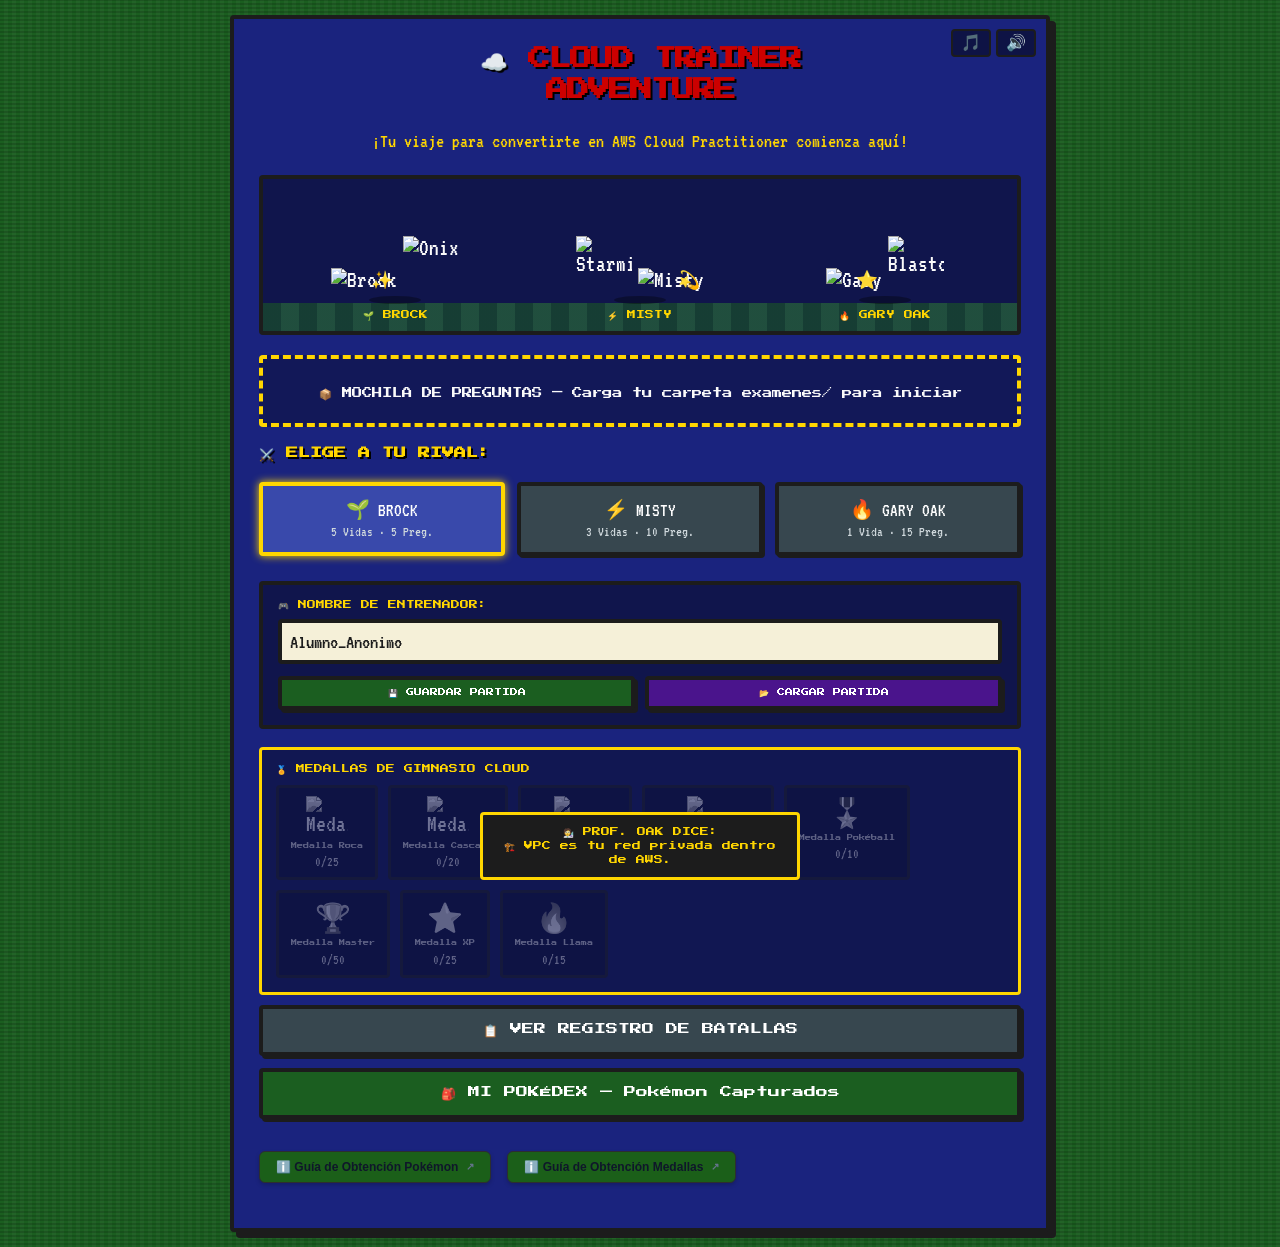
==== commit 28f28cdb: "Animacion" ====
--- a/index (1).html
+++ b/index (1).html
@@ -42,15 +42,55 @@
 }
 .back-btn:hover{ background:rgba(255,214,0,.15); }
 
-/* ── TRAINER SPRITES ── */
+/* ── TRAINER SPRITES (animados) ── */
 .trainer-sprites-container {
     display:flex; justify-content:space-around; align-items:flex-end;
     margin:20px 0; background:rgba(0,0,0,.4); border:4px solid #1C1C1C;
-    border-radius:4px; padding:15px 10px; min-height:140px;
-}
-.sprite-box{ display:flex; flex-direction:column; align-items:center; text-align:center; width:30%; }
-.sprite-img{ width:80px; height:80px; image-rendering:pixelated; margin-bottom:8px; object-fit:contain; }
-.sprite-name{ font-family:'Press Start 2P',monospace; font-size:.55rem; color:var(--poke-yellow); }
+    border-radius:4px; padding:20px 10px 10px; min-height:160px;
+    overflow:hidden; position:relative;
+}
+/* Fondo de hierba animado */
+.trainer-sprites-container::before {
+    content:''; position:absolute; bottom:0; left:0; right:0; height:28px;
+    background:repeating-linear-gradient(90deg,#1B5E20 0px,#1B5E20 18px,#2E7D32 18px,#2E7D32 36px);
+    opacity:.55;
+}
+.sprite-box {
+    display:flex; flex-direction:column; align-items:center; text-align:center;
+    width:30%; position:relative; z-index:1;
+}
+/* Contenedor entrenador + pokemon en fila */
+.sprite-pair { display:flex; align-items:flex-end; gap:6px; justify-content:center; margin-bottom:4px; }
+
+/* Entrenadores */
+.sprite-img { width:80px; height:80px; image-rendering:pixelated; object-fit:contain; }
+/* Animaciones idle únicas por personaje */
+.trainer-brock  { animation: trainerBob 0.9s ease-in-out infinite; transform-origin: bottom center; }
+.trainer-misty  { animation: trainerSway 1.1s ease-in-out infinite; transform-origin: bottom center; }
+.trainer-gary   { animation: trainerCool 1.4s ease-in-out infinite; transform-origin: bottom center; }
+
+@keyframes trainerBob   { 0%,100%{transform:translateY(0) rotate(-1deg)} 50%{transform:translateY(-7px) rotate(1deg)} }
+@keyframes trainerSway  { 0%,100%{transform:translateX(0) rotate(-2deg) scaleX(1)} 40%{transform:translateX(4px) rotate(2deg) scaleX(1.03)} 80%{transform:translateX(-3px) rotate(-1deg) scaleX(0.98)} }
+@keyframes trainerCool  { 0%,100%{transform:translateY(0) rotate(0deg)} 30%{transform:translateY(-5px) rotate(-2deg)} 60%{transform:translateY(-2px) rotate(1deg)} }
+
+/* Shadow bajo entrenador */
+.trainer-shadow { width:52px; height:8px; background:rgba(0,0,0,.35); border-radius:50%; margin:0 auto 2px; }
+
+/* Pokémon companion al lado */
+.companion-pokemon { width:56px; height:56px; image-rendering:pixelated; object-fit:contain; }
+.companion-bulbasaur { animation: compBounce 1.2s ease-in-out infinite; }
+.companion-starmie   { animation: compFloat 1.6s ease-in-out infinite; }
+.companion-blastoise { animation: compShake 2s ease-in-out infinite; }
+
+@keyframes compBounce { 0%,100%{transform:translateY(0) scaleY(1)} 45%{transform:translateY(-9px) scaleY(0.95)} 80%{transform:translateY(-4px) scaleY(1.02)} }
+@keyframes compFloat  { 0%,100%{transform:translateY(0) rotate(-5deg)} 50%{transform:translateY(-11px) rotate(5deg)} }
+@keyframes compShake  { 0%,100%{transform:translateX(0) rotate(0)} 20%{transform:translateX(-3px) rotate(-2deg)} 40%{transform:translateX(3px) rotate(2deg)} 60%{transform:translateX(-2px) rotate(-1deg)} 80%{transform:translateX(2px) rotate(1deg)} }
+
+/* Partículas de estrella/destello sobre entrenadores */
+.sprite-sparkle { position:absolute; top:2px; right:4px; font-size:1.1rem; animation:sparkleAnim 1.8s ease-in-out infinite; pointer-events:none; }
+@keyframes sparkleAnim { 0%,100%{opacity:0;transform:scale(0.5) translateY(0)} 40%{opacity:1;transform:scale(1.2) translateY(-4px)} 70%{opacity:.6;transform:scale(0.9) translateY(-6px)} }
+
+.sprite-name { font-family:'Press Start 2P',monospace; font-size:.55rem; color:var(--poke-yellow); margin-top:4px; }
 
 /* ── FILE INPUT ── */
 .file-input-container {
@@ -219,12 +259,22 @@
 
 /* ── POKÉDEX PERSONAL (CAPTURADOS) ── */
 #pokedex-screen .pokemon-collection{ display:flex; flex-wrap:wrap; gap:10px; margin-bottom:20px; }
-.pokemon-card{ background:rgba(0,0,0,.4); border:3px solid #1C1C1C; border-radius:4px; padding:10px; text-align:center; width:90px; cursor:pointer; transition:transform .1s; }
+.pokemon-card{ background:rgba(0,0,0,.4); border:3px solid #1C1C1C; border-radius:4px; padding:10px; text-align:center; width:90px; cursor:pointer; transition:transform .1s; position:relative; }
 .pokemon-card:hover{ transform:scale(1.05); border-color:var(--poke-yellow); }
 .pokemon-card img{ width:64px; height:64px; image-rendering:pixelated; object-fit:contain; }
 .pokemon-card .poke-num{ font-family:'Press Start 2P',monospace; font-size:.38rem; color:#CFD8DC; }
 .pokemon-card .poke-name{ font-family:'Press Start 2P',monospace; font-size:.4rem; color:var(--poke-yellow); margin-top:3px; }
 .pokemon-card.empty{ opacity:.3; filter:grayscale(1); }
+/* Badge de cantidad acumulada */
+.poke-count{
+    position:absolute; top:3px; right:3px;
+    background:var(--poke-red); color:#fff;
+    font-family:'Press Start 2P',monospace; font-size:.38rem;
+    border-radius:3px; border:2px solid #1C1C1C;
+    padding:1px 4px; line-height:1.4;
+    animation:countPop .3s ease;
+}
+@keyframes countPop{ 0%{transform:scale(1.6)} 100%{transform:scale(1)} }
 
 /* PRÁCTICA HUD special */
 .practice-progress{ font-family:'Press Start 2P',monospace; font-size:.55rem; text-align:center; margin-bottom:10px; color:var(--poke-yellow); }
@@ -323,16 +373,40 @@
   <h1>☁️ CLOUD TRAINER<br>ADVENTURE</h1>
   <p style="text-align:center;font-size:1.25rem;color:var(--poke-yellow);">¡Tu viaje para convertirte en AWS Cloud Practitioner comienza aquí!</p>
   <div class="trainer-sprites-container">
+    <!-- BROCK + Onix -->
     <div class="sprite-box">
-      <img class="sprite-img" src="https://static.fandomspot.com/images/01/61436/03-gym-leader-brock-pokemon-radical-red-screenshot.png" alt="Brock">
+      <div class="sprite-pair">
+        <div style="position:relative;">
+          <span class="sprite-sparkle">✨</span>
+          <img class="sprite-img trainer-brock" src="https://static.fandomspot.com/images/01/61436/03-gym-leader-brock-pokemon-radical-red-screenshot.png" alt="Brock">
+        </div>
+        <img class="companion-pokemon companion-bulbasaur" src="https://raw.githubusercontent.com/PokeAPI/sprites/master/sprites/pokemon/95.png" alt="Onix" title="Onix">
+      </div>
+      <div class="trainer-shadow"></div>
       <span class="sprite-name">🌱 BROCK</span>
     </div>
+    <!-- MISTY + Starmie -->
     <div class="sprite-box">
-      <img class="sprite-img" src="https://wallpapers.com/images/thumbnail/misty-pokemon-sprite-classic-v1ir2jq8mj1gsnqc-2.webp" alt="Misty">
+      <div class="sprite-pair">
+        <img class="companion-pokemon companion-starmie" src="https://raw.githubusercontent.com/PokeAPI/sprites/master/sprites/pokemon/121.png" alt="Starmie" title="Starmie">
+        <div style="position:relative;">
+          <span class="sprite-sparkle" style="animation-delay:.6s;">💫</span>
+          <img class="sprite-img trainer-misty" src="https://wallpapers.com/images/thumbnail/misty-pokemon-sprite-classic-v1ir2jq8mj1gsnqc-2.webp" alt="Misty">
+        </div>
+      </div>
+      <div class="trainer-shadow"></div>
       <span class="sprite-name">⚡ MISTY</span>
     </div>
+    <!-- GARY + Blastoise -->
     <div class="sprite-box">
-      <img class="sprite-img" src="https://www.spriters-resource.com/media/asset_icons/4/3706.png?updated=1755472417" alt="Gary">
+      <div class="sprite-pair">
+        <div style="position:relative;">
+          <span class="sprite-sparkle" style="animation-delay:1s;">⭐</span>
+          <img class="sprite-img trainer-gary" src="https://www.spriters-resource.com/media/asset_icons/4/3706.png?updated=1755472417" alt="Gary">
+        </div>
+        <img class="companion-pokemon companion-blastoise" src="https://raw.githubusercontent.com/PokeAPI/sprites/master/sprites/pokemon/9.png" alt="Blastoise" title="Blastoise">
+      </div>
+      <div class="trainer-shadow"></div>
       <span class="sprite-name">🔥 GARY OAK</span>
     </div>
   </div>
@@ -593,7 +667,7 @@
 </div>
 
 <!-- ── MAPA FLOTANTE LATERAL — FUERA del .container para position:fixed correcto ── -->
-<div id="exam-question-map" style="display:none;">
+<!-- <div id="exam-question-map" style="display:none;">
   <div class="exam-map-title">🏆 LIGA POKÉMON<br>MAPA DE RUTA</div>
   <div class="exam-map-summary" id="exam-map-summary-side">
     <span><span class="map-count-val" id="map-answered-count">0</span>RESP.</span>
@@ -601,7 +675,7 @@
     <span><span class="map-count-val" id="map-current-num">1</span>ACTUAL</span>
   </div>
   <div class="exam-map-grid" id="exam-map-grid-side"></div>
-</div>
+</div>-->
 
 <script src="app.js"></script>
 <script src="poke-extensions.js"></script>
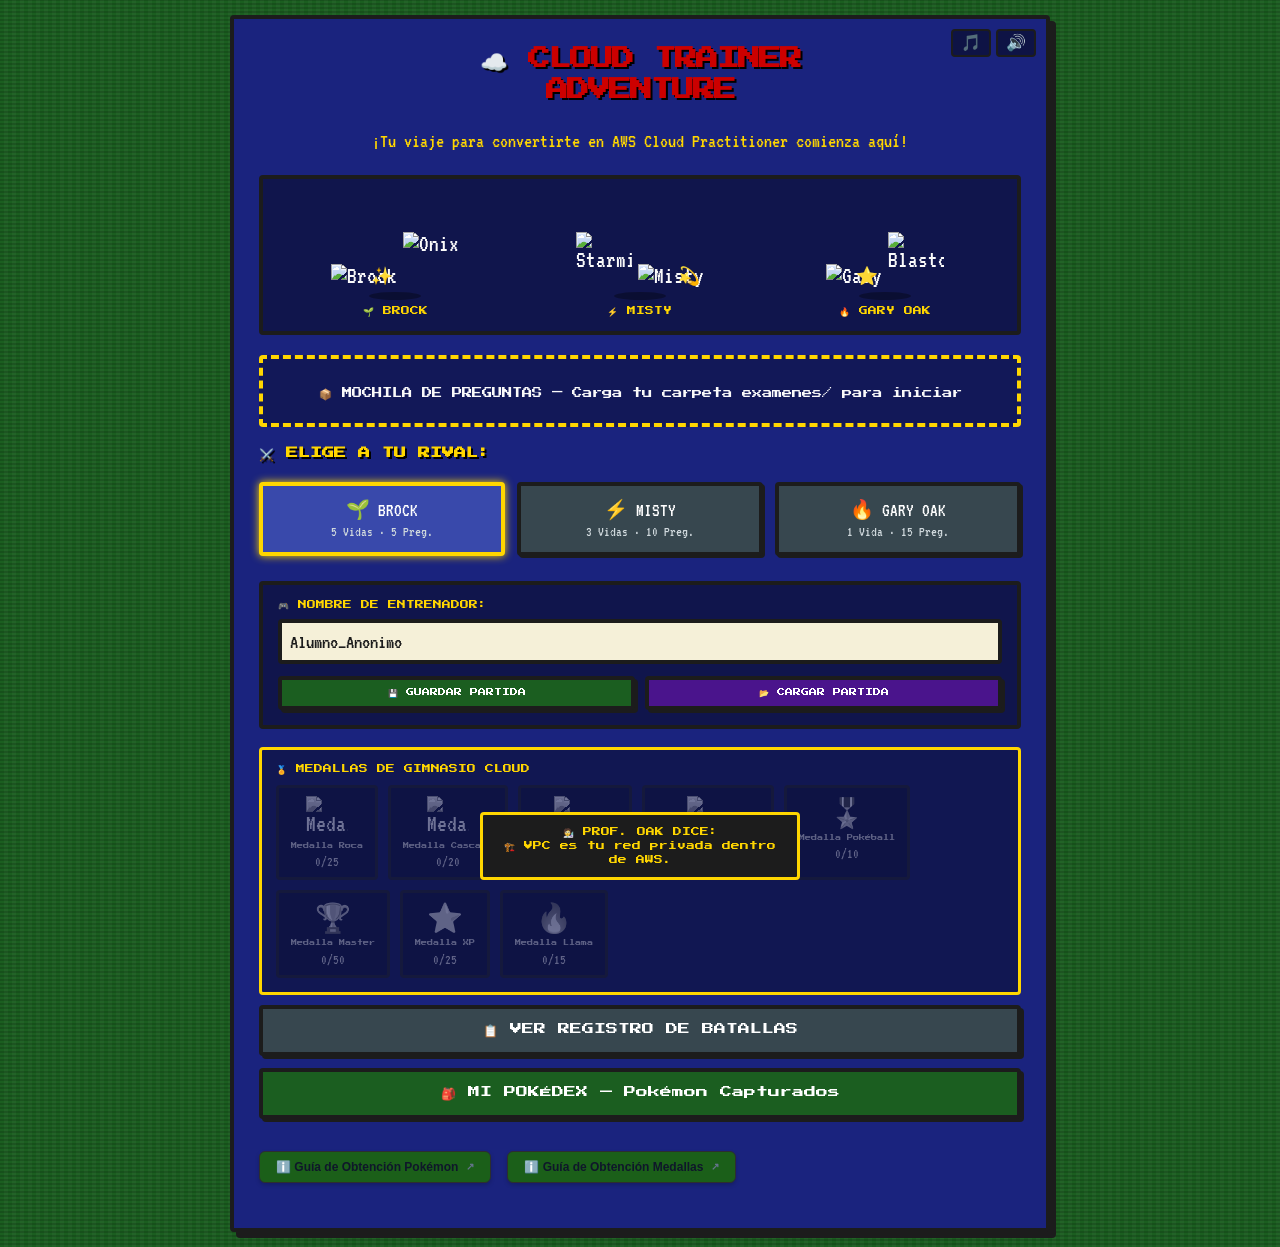
==== commit be6ee441: "Corrigiendo bug de captura pokemon v2.1" ====
--- a/index (1).html
+++ b/index (1).html
@@ -46,15 +46,10 @@
 .trainer-sprites-container {
     display:flex; justify-content:space-around; align-items:flex-end;
     margin:20px 0; background:rgba(0,0,0,.4); border:4px solid #1C1C1C;
-    border-radius:4px; padding:20px 10px 10px; min-height:160px;
+    border-radius:4px; padding:20px 10px 14px; min-height:160px;
     overflow:hidden; position:relative;
 }
-/* Fondo de hierba animado */
-.trainer-sprites-container::before {
-    content:''; position:absolute; bottom:0; left:0; right:0; height:28px;
-    background:repeating-linear-gradient(90deg,#1B5E20 0px,#1B5E20 18px,#2E7D32 18px,#2E7D32 36px);
-    opacity:.55;
-}
+/* Sin barra de hierba */
 .sprite-box {
     display:flex; flex-direction:column; align-items:center; text-align:center;
     width:30%; position:relative; z-index:1;
@@ -250,6 +245,9 @@
 }
 @keyframes pokeBounce{ 0%,100%{transform:translateY(0)} 50%{transform:translateY(-8px)} }
 @keyframes pokeShake{ 0%,100%{transform:translateX(0)} 25%{transform:translateX(-6px)} 75%{transform:translateX(6px)} }
+@keyframes captureFlash{ 0%,100%{opacity:1;transform:scale(1)} 50%{opacity:.5;transform:scale(1.08)} }
+@keyframes evoFlash{ 0%,100%{filter:brightness(10) saturate(0);transform:scale(1)} 50%{filter:brightness(1) saturate(2);transform:scale(1.08)} }
+@keyframes fadeInModal{ 0%{opacity:0;transform:scale(.95)} 100%{opacity:1;transform:scale(1)} }
 .pokeball-throw{ animation:pokeShake .4s ease; }
 .capture-bar-wrap{ width:100%; margin:12px 0; }
 .capture-bar-track{ width:100%; height:16px; background:#1C1C1C; border:3px solid #1C1C1C; border-radius:2px; overflow:hidden; }
@@ -275,6 +273,29 @@
     animation:countPop .3s ease;
 }
 @keyframes countPop{ 0%{transform:scale(1.6)} 100%{transform:scale(1)} }
+/* Pokéball en tarjetas capturadas */
+.pokemon-card .caught-ball{
+    position:absolute; top:3px; right:3px;
+    width:16px; height:16px; image-rendering:pixelated;
+}
+/* Botón de evolución */
+.evo-btn{
+    position:absolute; top:3px; left:3px;
+    width:20px; height:20px; border-radius:3px;
+    border:2px solid #546E7A; background:rgba(0,0,0,.5);
+    color:#90A4AE; font-size:.75rem; cursor:pointer;
+    display:flex; align-items:center; justify-content:center;
+    line-height:1; padding:0;
+    transition:background .15s, border-color .15s;
+    font-family:'VT323',monospace; z-index:2;
+}
+.evo-btn.evo-ready{
+    border-color:var(--poke-yellow);
+    background:rgba(255,214,0,.2);
+    color:var(--poke-yellow);
+    animation:blink .9s infinite;
+}
+@keyframes blink{ 0%,100%{opacity:1} 50%{opacity:.4} }
 
 /* PRÁCTICA HUD special */
 .practice-progress{ font-family:'Press Start 2P',monospace; font-size:.55rem; text-align:center; margin-bottom:10px; color:var(--poke-yellow); }
@@ -675,7 +696,7 @@
     <span><span class="map-count-val" id="map-current-num">1</span>ACTUAL</span>
   </div>
   <div class="exam-map-grid" id="exam-map-grid-side"></div>
-</div>-->
+</div> -->
 
 <script src="app.js"></script>
 <script src="poke-extensions.js"></script>
